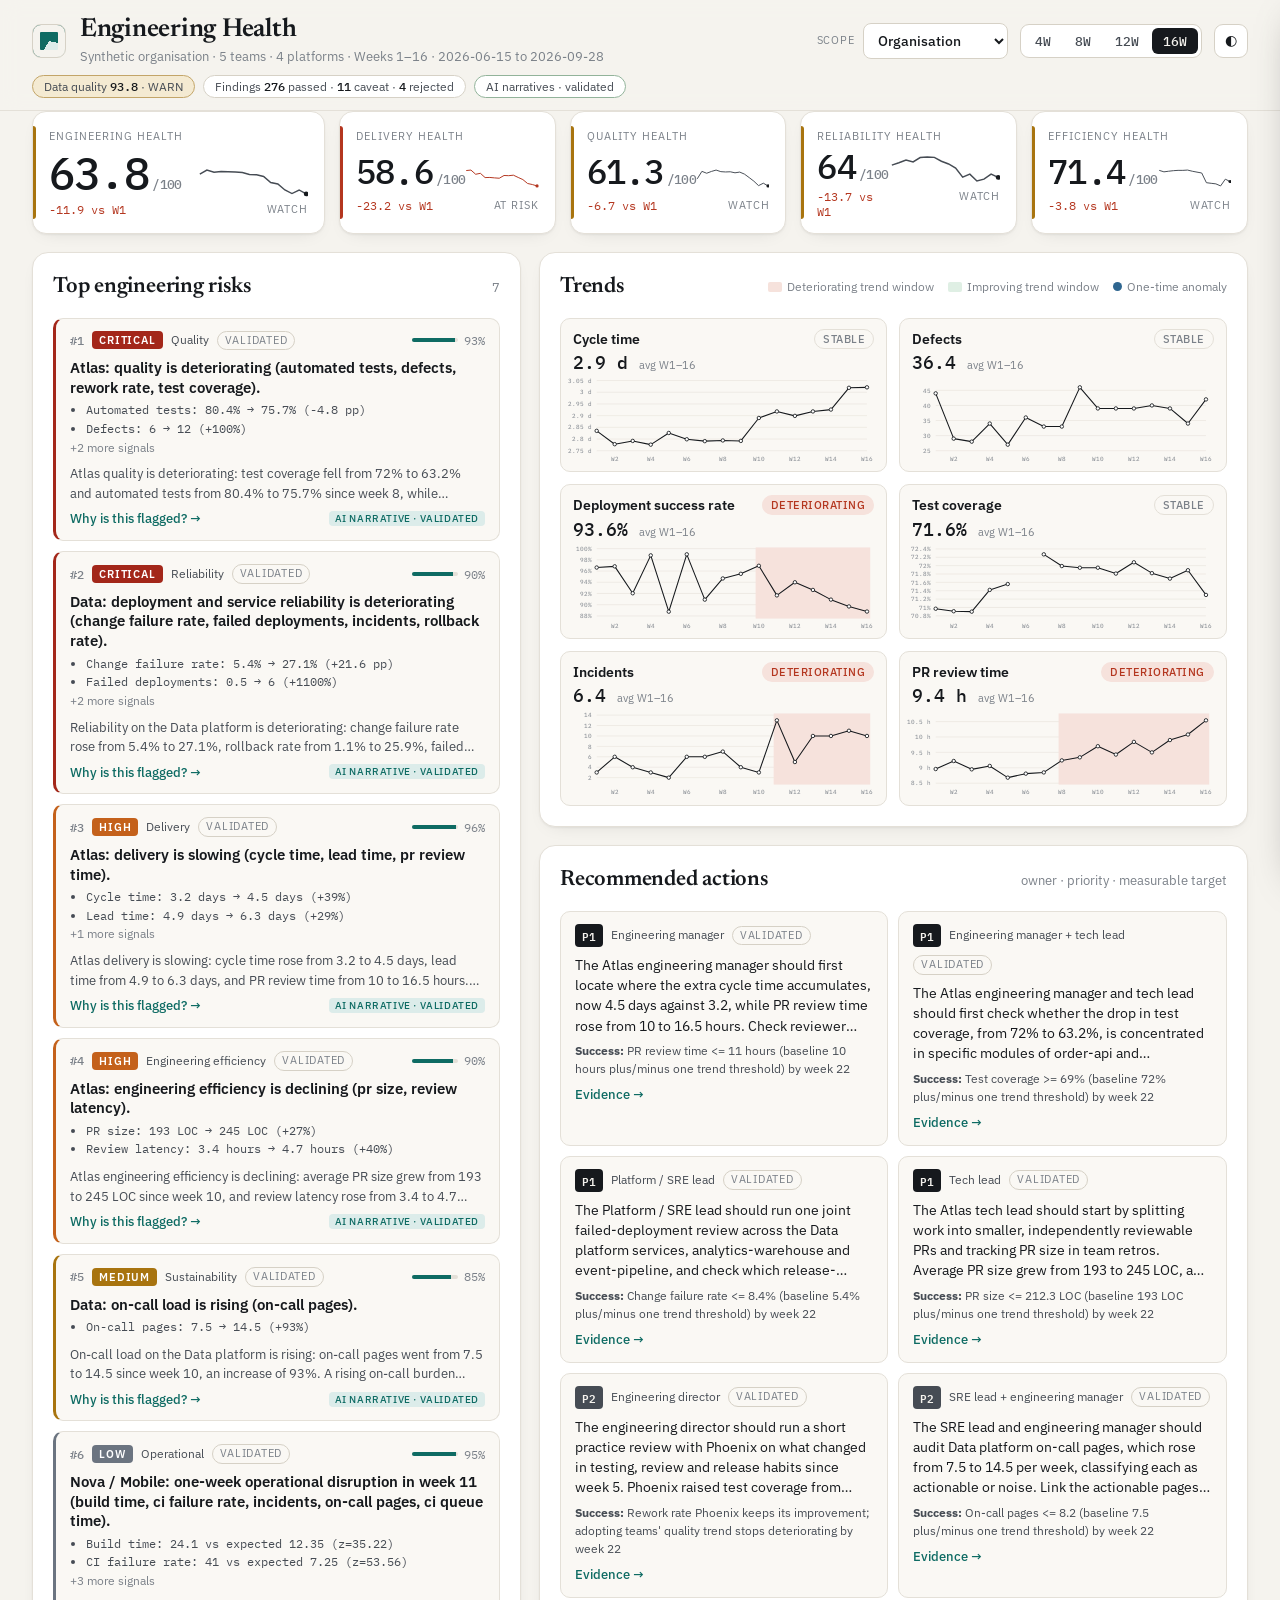
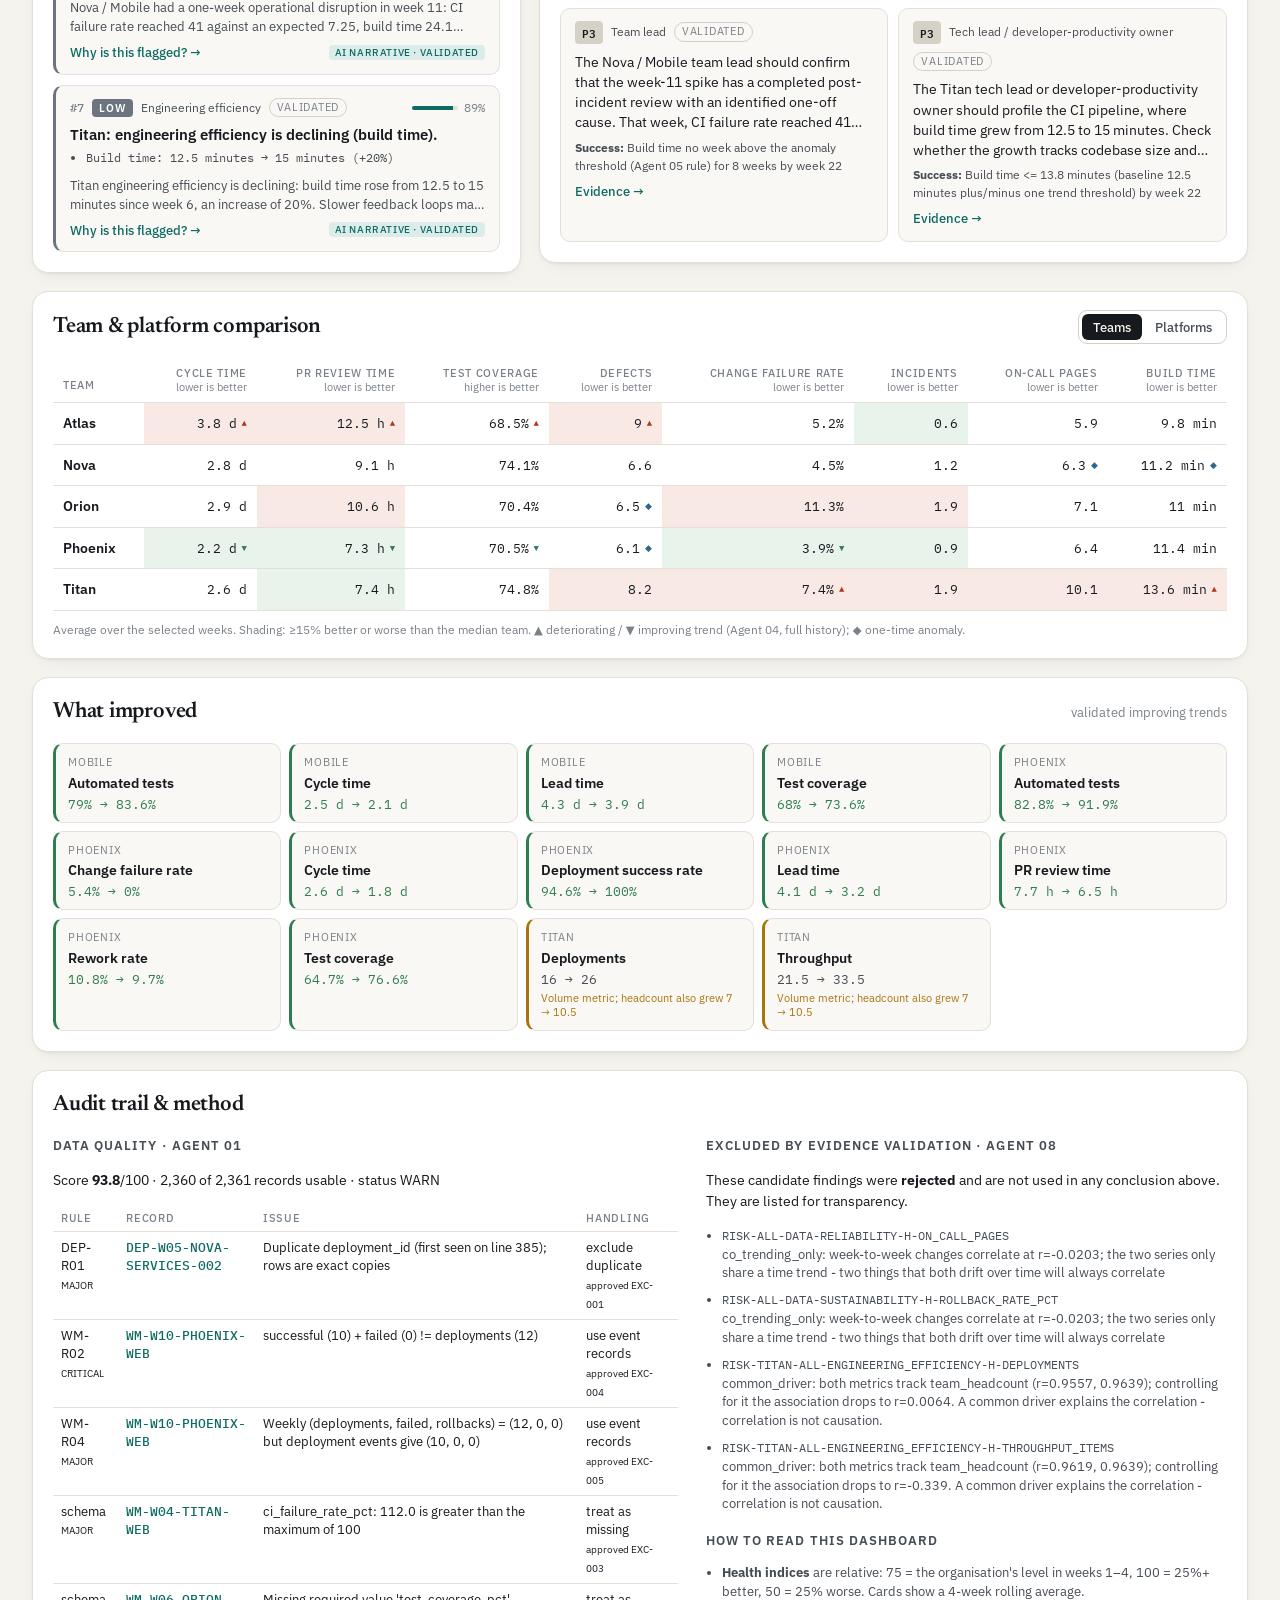
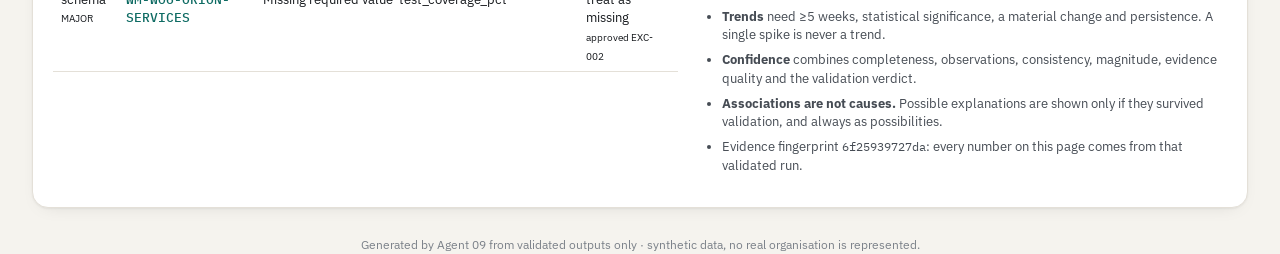
==== dashboard/index.html @ 6f24691a "Phase 5: interactive dashboard (Agent 09) with drill-down to source records - Agent 09 builds dashbo" ====
<!doctype html>
<html lang="en">
<head>
  <meta charset="utf-8">
  <meta name="viewport" content="width=device-width, initial-scale=1">
  <title>Engineering Health</title>
  <meta name="description" content="Engineering Health Intelligence System - validated insights from synthetic engineering data.">
  <link rel="preconnect" href="https://fonts.googleapis.com">
  <link rel="preconnect" href="https://fonts.gstatic.com" crossorigin>
  <link href="https://fonts.googleapis.com/css2?family=IBM+Plex+Mono:wght@400;500&family=IBM+Plex+Sans:wght@400;500;600&family=Newsreader:opsz,wght@6..72,500;6..72,600&display=swap" rel="stylesheet">
  <link rel="stylesheet" href="css/dashboard.css">
  <script>try { var t = localStorage.getItem("ehis-theme"); if (t) document.documentElement.dataset.theme = t; } catch (e) {}</script>
</head>
<body>
  <header class="top">
    <div class="wrap top-inner">
      <div class="brand">
        <span class="mark" aria-hidden="true"></span>
        <div>
          <h1>Engineering Health</h1>
          <p class="sub">Synthetic organisation · 5 teams · 4 platforms · <span id="period-label"></span></p>
        </div>
      </div>
      <div class="controls">
        <label class="sel"><span>Scope</span><select id="scope-select" aria-label="Scope"></select></label>
        <div class="seg" role="group" aria-label="Time period">
          <button data-weeks="4">4W</button><button data-weeks="8">8W</button><button data-weeks="12">12W</button><button data-weeks="16">16W</button>
        </div>
        <button id="theme-toggle" class="icon" aria-label="Toggle light or dark theme" title="Toggle theme">◐</button>
      </div>
    </div>
    <div class="wrap status" id="status"></div>
  </header>

  <main class="wrap">
    <section aria-labelledby="kpi-h">
      <h2 id="kpi-h" class="sr">Key indicators</h2>
      <div class="kpis" id="kpis"></div>
    </section>

    <div class="grid-main">
      <section class="panel" aria-labelledby="risk-h">
        <div class="panel-head"><h2 id="risk-h">Top engineering risks</h2><span class="muted" id="risk-count"></span></div>
        <div id="risks" class="risks"></div>
      </section>
      <div class="stack">
        <section class="panel" aria-labelledby="trend-h">
          <div class="panel-head"><h2 id="trend-h">Trends</h2><div class="legend" id="trend-legend"></div></div>
          <div id="trends" class="trends"></div>
        </section>
        <section class="panel" aria-labelledby="rec-h">
          <div class="panel-head"><h2 id="rec-h">Recommended actions</h2><span class="muted">owner · priority · measurable target</span></div>
          <div id="recs" class="recs"></div>
        </section>
      </div>
    </div>

    <section class="panel" aria-labelledby="cmp-h">
      <div class="panel-head"><h2 id="cmp-h">Team &amp; platform comparison</h2>
        <div class="seg small" role="group" aria-label="Compare by"><button data-compare="team">Teams</button><button data-compare="platform">Platforms</button></div></div>
      <div id="compare" class="scroll-x"></div>
    </section>

    <section class="panel" aria-labelledby="imp-h">
      <div class="panel-head"><h2 id="imp-h">What improved</h2><span class="muted">validated improving trends</span></div>
      <div id="improved" class="improved"></div>
    </section>

    <section class="panel" id="audit-section" aria-labelledby="audit-h">
      <div class="panel-head"><h2 id="audit-h">Audit trail &amp; method</h2></div>
      <div id="audit" class="audit"></div>
    </section>

    <footer class="foot">Generated by Agent 09 from validated outputs only · synthetic data, no real organisation is represented.</footer>
  </main>

  <div id="scrim" class="scrim"></div>
  <aside id="drawer" class="drawer" aria-hidden="true" inert aria-labelledby="crumbs" role="dialog">
    <div class="drawer-head"><nav id="crumbs" class="crumbs" aria-label="Drill-down path"></nav>
      <button id="drawer-close" class="icon" aria-label="Close panel">✕</button></div>
    <div id="drawer-body" class="drawer-body"></div>
  </aside>

  <script src="data/dashboard_data.js?v=49b174f03d53"></script>
  <script src="js/model.js"></script>
  <script src="js/charts.js"></script>
  <script src="js/app.js"></script>
</body>
</html>
---- dashboard/css/dashboard.css ----
/* Engineering Health dashboard. Warm paper, ink, deep teal; editorial type; mono numerals. */
:root {
  --bg: #f5f3ee; --surface: #ffffff; --surface-2: #faf8f4; --line: #e4e0d8; --line-2: #d6d1c6;
  --ink: #16191d; --ink-2: #464c54; --ink-3: #7b8189;
  --accent: #0e6b63; --accent-soft: #dcecea;
  --bad: #b4361f; --bad-soft: #f6e2dc; --good: #2e7d4f; --good-soft: #dfefe4;
  --warn: #a8740f; --warn-soft: #f4ead2; --anom: #2f6690; --anom-soft: #dfe9f2;
  --crit: #a3271a; --high: #c4611b; --med: #a8740f; --low: #6b7480;
  --shadow: 0 1px 2px rgba(22, 25, 29, .05), 0 6px 20px -12px rgba(22, 25, 29, .18);
  --sans: "IBM Plex Sans", system-ui, -apple-system, "Segoe UI", sans-serif;
  --mono: "IBM Plex Mono", ui-monospace, "Cascadia Mono", Consolas, monospace;
  --serif: "Newsreader", Georgia, "Times New Roman", serif;
  color-scheme: light;
}
@media (prefers-color-scheme: dark) {
  :root:not([data-theme="light"]) {
    --bg: #111315; --surface: #181b1e; --surface-2: #1d2024; --line: #2a2e33; --line-2: #363b41;
    --ink: #ece9e3; --ink-2: #b9b6b0; --ink-3: #868a90;
    --accent: #45b3a6; --accent-soft: #173431;
    --bad: #e2715c; --bad-soft: #3a211c; --good: #6cc08d; --good-soft: #1b3324;
    --warn: #dcaa49; --warn-soft: #362c17; --anom: #7fb0d9; --anom-soft: #1b2a37;
    --crit: #ef7d6a; --high: #e8955a; --med: #dcaa49; --low: #9aa1aa;
    --shadow: 0 1px 2px rgba(0, 0, 0, .3), 0 8px 24px -14px rgba(0, 0, 0, .6);
    color-scheme: dark;
  }
}
:root[data-theme="dark"] {
  --bg: #111315; --surface: #181b1e; --surface-2: #1d2024; --line: #2a2e33; --line-2: #363b41;
  --ink: #ece9e3; --ink-2: #b9b6b0; --ink-3: #868a90;
  --accent: #45b3a6; --accent-soft: #173431;
  --bad: #e2715c; --bad-soft: #3a211c; --good: #6cc08d; --good-soft: #1b3324;
  --warn: #dcaa49; --warn-soft: #362c17; --anom: #7fb0d9; --anom-soft: #1b2a37;
  --crit: #ef7d6a; --high: #e8955a; --med: #dcaa49; --low: #9aa1aa;
  --shadow: 0 1px 2px rgba(0, 0, 0, .3), 0 8px 24px -14px rgba(0, 0, 0, .6);
  color-scheme: dark;
}

* { box-sizing: border-box; }
html, body { margin: 0; }
body { background: var(--bg); color: var(--ink); font: 14px/1.5 var(--sans); -webkit-font-smoothing: antialiased; }
.wrap { max-width: 1440px; margin: 0 auto; padding: 0 32px; }
h1, h2, h3 { margin: 0; font-weight: 600; letter-spacing: -.01em; }
h2 { font-family: var(--serif); font-size: 22px; font-weight: 600; }
h3 { font-size: 13px; text-transform: uppercase; letter-spacing: .08em; color: var(--ink-2); margin: 18px 0 8px; }
h2 small, h3 small { font-family: var(--sans); font-size: 12px; font-weight: 400; color: var(--ink-3); text-transform: none; letter-spacing: 0; }
.muted { color: var(--ink-3); font-size: 12.5px; }
.mono { font-family: var(--mono); font-size: 12px; }
.small { font-size: 11.5px; }
.sr { position: absolute; width: 1px; height: 1px; overflow: hidden; clip: rect(0 0 0 0); }
button { font: inherit; color: inherit; }
:focus-visible { outline: 2px solid var(--accent); outline-offset: 2px; }

/* ---------- header ---------- */
.top { position: sticky; top: 0; z-index: 20; background: color-mix(in srgb, var(--bg) 92%, transparent); backdrop-filter: blur(10px); border-bottom: 1px solid var(--line); }
.top-inner { display: flex; align-items: center; justify-content: space-between; gap: 24px; padding-top: 16px; padding-bottom: 10px; flex-wrap: wrap; }
.brand { display: flex; align-items: center; gap: 14px; }
.mark { width: 34px; height: 34px; border-radius: 9px; background:
  conic-gradient(from 210deg, var(--accent) 0 70%, var(--accent-soft) 70% 100%); box-shadow: inset 0 0 0 7px var(--bg); border: 1px solid var(--line-2); }
.brand h1 { font-family: var(--serif); font-size: 26px; line-height: 1.1; }
.sub { margin: 2px 0 0; color: var(--ink-3); font-size: 12.5px; }
.controls { display: flex; gap: 12px; align-items: center; flex-wrap: wrap; }
.sel { display: flex; align-items: center; gap: 8px; font-size: 11px; text-transform: uppercase; letter-spacing: .08em; color: var(--ink-3); }
select { font: 500 13.5px var(--sans); color: var(--ink); background: var(--surface); border: 1px solid var(--line-2); border-radius: 8px; padding: 7px 30px 7px 10px; }
.seg { display: inline-flex; background: var(--surface); border: 1px solid var(--line-2); border-radius: 9px; padding: 3px; gap: 2px; }
.seg button { border: 0; background: transparent; padding: 5px 11px; border-radius: 6px; cursor: pointer; font: 500 12.5px var(--mono); color: var(--ink-2); }
.seg button[aria-pressed="true"] { background: var(--ink); color: var(--bg); }
.seg.small button { font-family: var(--sans); }
.icon { border: 1px solid var(--line-2); background: var(--surface); width: 34px; height: 34px; border-radius: 9px; cursor: pointer; }
.status { display: flex; gap: 8px; flex-wrap: wrap; padding-bottom: 12px; }
.badge { font: 12px var(--sans); border: 1px solid var(--line-2); background: var(--surface); color: var(--ink-2); border-radius: 999px; padding: 3px 11px; cursor: pointer; }
span.badge { cursor: default; }
.badge b { font-family: var(--mono); font-weight: 500; color: var(--ink); }
.badge.ok { border-color: color-mix(in srgb, var(--good) 45%, var(--line)); }
.badge.warn { border-color: color-mix(in srgb, var(--warn) 55%, var(--line)); background: var(--warn-soft); }

main { padding-top: 22px; padding-bottom: 40px; }

/* ---------- KPI cards ---------- */
.kpis { display: grid; grid-template-columns: minmax(0, 1.35fr) repeat(4, minmax(0, 1fr)); gap: 14px; }
.kpi { position: relative; min-width: 0; text-align: left; background: var(--surface); border: 1px solid var(--line); border-radius: 14px; padding: 16px 16px 14px; cursor: pointer;
  box-shadow: var(--shadow); display: grid; grid-template-columns: 1fr auto; grid-template-areas: "label label" "value spark" "delta band"; row-gap: 4px; transition: border-color .15s, transform .15s; }
.kpi:hover { border-color: var(--line-2); transform: translateY(-1px); }
.kpi::before { content: ""; position: absolute; left: 0; top: 14px; bottom: 14px; width: 3px; border-radius: 0 3px 3px 0; background: var(--ink-3); }
.kpi.b-healthy::before { background: var(--good); } .kpi.b-watch::before { background: var(--warn); } .kpi.b-at-risk::before { background: var(--bad); }
.kpi-label { grid-area: label; font-size: 11px; text-transform: uppercase; letter-spacing: .09em; color: var(--ink-3); }
.kpi-value { grid-area: value; font: 500 34px/1.05 var(--mono); letter-spacing: -.02em; }
.kpi.primary .kpi-value { font-size: 44px; }
.kpi-value small { font-size: 13px; color: var(--ink-3); margin-left: 3px; }
.kpi-delta { grid-area: delta; font: 12px var(--mono); color: var(--ink-3); }
.kpi-delta.up { color: var(--good); } .kpi-delta.down { color: var(--bad); }
.kpi-band { grid-area: band; justify-self: end; font-size: 10.5px; text-transform: uppercase; letter-spacing: .08em; color: var(--ink-3); }
.spark { grid-area: spark; width: 100%; max-width: 110px; min-width: 56px; height: 32px; align-self: end; }
.spark path { fill: none; stroke: var(--ink-2); stroke-width: 1.6; }
.spark circle { fill: var(--ink); }
.spark.b-at-risk path { stroke: var(--bad); } .spark.b-at-risk circle { fill: var(--bad); }
.spark.b-healthy path { stroke: var(--good); } .spark.b-healthy circle { fill: var(--good); }

/* ---------- panels ---------- */
.grid-main { display: grid; grid-template-columns: minmax(0, 1fr) minmax(0, 1.45fr); gap: 18px; margin-top: 18px; }
.grid-two { display: grid; grid-template-columns: minmax(0, 1.45fr) minmax(0, 1fr); gap: 18px; }
.panel { background: var(--surface); border: 1px solid var(--line); border-radius: 16px; padding: 18px 20px 20px; box-shadow: var(--shadow); margin-top: 18px; min-width: 0; }
.grid-main .panel, .grid-two .panel { margin-top: 0; }
.stack { display: flex; flex-direction: column; gap: 18px; min-width: 0; }
.recs { display: grid; grid-template-columns: repeat(2, minmax(0, 1fr)); gap: 10px; }
@media (max-width: 900px) { .recs { grid-template-columns: minmax(0, 1fr); } }
.grid-two { margin-top: 18px; }
.panel-head { display: flex; align-items: baseline; justify-content: space-between; gap: 12px; margin-bottom: 14px; flex-wrap: wrap; }

/* ---------- chips ---------- */
.chip { display: inline-block; font: 500 10.5px var(--sans); letter-spacing: .05em; text-transform: uppercase; padding: 2px 8px; border-radius: 999px; background: var(--surface-2); color: var(--ink-3); border: 1px solid var(--line); white-space: nowrap; }
.chip.c-deteriorating { background: var(--bad-soft); color: var(--bad); border-color: transparent; }
.chip.c-improving { background: var(--good-soft); color: var(--good); border-color: transparent; }
.chip.c-one-time-anomaly { background: var(--anom-soft); color: var(--anom); border-color: transparent; }
.chip.c-volatile { background: var(--warn-soft); color: var(--warn); border-color: transparent; }
.sev { font: 600 10.5px var(--sans); letter-spacing: .08em; padding: 2px 7px; border-radius: 4px; color: #fff; }
.sev.s-critical { background: var(--crit); } .sev.s-high { background: var(--high); } .sev.s-medium { background: var(--med); } .sev.s-low { background: var(--low); }
.cat { font-size: 12px; color: var(--ink-2); }
.verdict { font-size: 10.5px; text-transform: uppercase; letter-spacing: .07em; padding: 1px 7px; border-radius: 999px; border: 1px solid var(--line-2); color: var(--ink-3); }
.verdict.warn { border-color: var(--warn); color: var(--warn); background: var(--warn-soft); }
.conf { display: inline-flex; align-items: center; gap: 6px; font: 11.5px var(--mono); color: var(--ink-3); }
.conf-bar { width: 46px; height: 4px; background: var(--line); border-radius: 2px; overflow: hidden; }
.conf-bar i { display: block; height: 100%; background: var(--accent); }
.ai { font: 500 10px var(--sans); letter-spacing: .06em; text-transform: uppercase; color: var(--accent); background: var(--accent-soft); padding: 1px 6px; border-radius: 4px; white-space: nowrap; }
.link { background: none; border: 0; padding: 0; color: var(--accent); cursor: pointer; font-size: 12.5px; font-weight: 500; text-align: left; }
.link:hover { text-decoration: underline; }
.link.strong { color: var(--ink); font-weight: 600; font-size: 13.5px; }
.empty { color: var(--ink-3); font-style: italic; }

/* ---------- risks ---------- */
.risks { display: flex; flex-direction: column; gap: 10px; }
.risk { border: 1px solid var(--line); border-left: 3px solid var(--low); border-radius: 10px; padding: 12px 14px; background: var(--surface-2); }
.risk.s-critical { border-left-color: var(--crit); } .risk.s-high { border-left-color: var(--high); } .risk.s-medium { border-left-color: var(--med); }
.risk header, .rec header { display: flex; align-items: center; gap: 8px; flex-wrap: wrap; }
.rank { font: 500 12px var(--mono); color: var(--ink-3); }
.risk .conf { margin-left: auto; }
.risk h3 { font-family: var(--sans); text-transform: none; letter-spacing: 0; font-size: 14.5px; color: var(--ink); margin: 8px 0 4px; line-height: 1.35; }
.nar { margin: 4px 0 6px; color: var(--ink-2); font-size: 13px; }
.nar.clamp { display: -webkit-box; -webkit-line-clamp: 2; -webkit-box-orient: vertical; overflow: hidden; }
.ev { margin: 4px 0 8px; padding-left: 16px; font: 12px/1.55 var(--mono); color: var(--ink-2); }
.ev .more { list-style: none; margin-left: -16px; font-family: var(--sans); color: var(--ink-3); font-size: 11.5px; }
.risk-foot { display: flex; justify-content: space-between; align-items: center; gap: 8px; }

/* ---------- trends ---------- */
.trends { display: grid; grid-template-columns: repeat(2, minmax(0, 1fr)); gap: 12px; }
.trend-card { border: 1px solid var(--line); border-radius: 10px; padding: 10px 12px 6px; background: var(--surface-2); min-width: 0; }
.trend-head { display: flex; justify-content: space-between; align-items: center; gap: 8px; }
.trend-value { font: 500 18px var(--mono); margin-top: 2px; }
.trend-value small { font: 11px var(--sans); color: var(--ink-3); }
.legend { display: flex; gap: 14px; flex-wrap: wrap; font-size: 11.5px; color: var(--ink-3); }
.legend span { display: inline-flex; align-items: center; gap: 5px; }
.lg { display: inline-block; width: 14px; height: 3px; border-radius: 2px; background: var(--ink); }
.lg.ref { background: repeating-linear-gradient(90deg, var(--ink-3) 0 3px, transparent 3px 6px); }
.lg.bad { height: 10px; background: var(--bad-soft); } .lg.good { height: 10px; background: var(--good-soft); }
.lg.anomaly { width: 9px; height: 9px; border-radius: 50%; background: var(--anom); }
.chart { width: 100%; height: auto; display: block; overflow: visible; }
.chart .grid { stroke: var(--line); stroke-width: 1; }
.chart .axis { fill: var(--ink-3); font: 10.5px var(--mono); }
.chart .line { fill: none; stroke: var(--ink); stroke-width: 2; stroke-linejoin: round; stroke-linecap: round; }
.chart .line.ref { stroke: var(--ink-3); stroke-width: 1.3; }
.chart .line.dashed { stroke-dasharray: 4 4; }
.chart .band.bad { fill: var(--bad-soft); } .chart .band.good { fill: var(--good-soft); }
.chart .pt { cursor: pointer; }
.chart .pt circle { fill: var(--surface); stroke: var(--ink); stroke-width: 1.6; }
.chart .pt .hit { fill: transparent; stroke: none; }
.chart .pt:hover circle:first-child, .chart .pt:focus circle:first-child { fill: var(--accent); stroke: var(--accent); }
.chart .pt.anomaly circle:first-child { fill: var(--anom); stroke: var(--surface); stroke-width: 2; }
.chart .pt.selected circle:first-child { fill: var(--accent); }
.chart .pt:focus { outline: none; }
.chart .tip { font: 500 11px var(--mono); fill: var(--ink); paint-order: stroke; stroke: var(--surface); stroke-width: 4px; }

/* ---------- compare ---------- */
.scroll-x { overflow-x: auto; }
.cmp { width: 100%; border-collapse: collapse; font-size: 13px; }
.cmp th, .cmp td { padding: 0; border-bottom: 1px solid var(--line); text-align: right; }
.cmp thead th { font: 500 11px var(--sans); text-transform: uppercase; letter-spacing: .06em; color: var(--ink-3); padding: 8px 10px; vertical-align: bottom; }
.cmp thead th small { display: block; text-transform: none; letter-spacing: 0; font-size: 10.5px; color: var(--ink-3); font-weight: 400; }
.cmp th[scope="row"], .cmp thead th:first-child { text-align: left; padding: 10px 10px; }
.cell { width: 100%; background: none; border: 0; padding: 10px; text-align: right; font: 13px var(--mono); cursor: pointer; }
.cell:hover { background: var(--surface-2); }
td.worse { background: color-mix(in srgb, var(--bad-soft) 75%, transparent); }
td.better { background: color-mix(in srgb, var(--good-soft) 75%, transparent); }
.ar { font-style: normal; font-size: 9px; margin-left: 5px; vertical-align: 2px; }
.ar.bad { color: var(--bad); } .ar.good { color: var(--good); } .ar.anom { color: var(--anom); }
.note { font-size: 11.5px; color: var(--ink-3); margin: 10px 0 0; }

/* ---------- recommendations / improved ---------- */
.rec { border: 1px solid var(--line); border-radius: 10px; padding: 12px 14px; background: var(--surface-2); }
.prio { font: 600 11px var(--mono); padding: 2px 7px; border-radius: 4px; background: var(--ink); color: var(--bg); }
.rec.p-p2 .prio { background: var(--ink-2); } .rec.p-p3 .prio { background: var(--line-2); color: var(--ink); }
.owner { font-size: 12px; color: var(--ink-2); }
.action { margin: 8px 0 6px; font-size: 13.5px; display: -webkit-box; -webkit-line-clamp: 4; -webkit-box-orient: vertical; overflow: hidden; }
.measure { margin: 0 0 6px; font-size: 12px; color: var(--ink-2); }
.improved { display: grid; grid-template-columns: repeat(auto-fill, minmax(190px, 1fr)); gap: 8px; }
.imp { text-align: left; border: 1px solid var(--line); border-left: 3px solid var(--good); border-radius: 10px; background: var(--surface-2); padding: 10px 12px; cursor: pointer; display: flex; flex-direction: column; gap: 2px; }
.imp:hover { border-color: var(--line-2); }
.imp-scope { font-size: 11px; text-transform: uppercase; letter-spacing: .07em; color: var(--ink-3); }
.imp-metric { font-weight: 600; }
.imp-val { font: 12.5px var(--mono); color: var(--good); }
.imp.ctx { border-left-color: var(--warn); }
.imp.ctx .imp-val { color: var(--ink-2); }
.imp-note { font-size: 11px; color: var(--warn); line-height: 1.35; margin-top: 2px; }

/* ---------- audit ---------- */
.audit { display: grid; grid-template-columns: minmax(0, 1.2fr) minmax(0, 1fr); gap: 28px; }
.audit h3:first-child { margin-top: 0; }
.audit-col { min-width: 0; overflow-x: auto; }
.audit .mono, .rejected .mono, .drawer-body .mono { overflow-wrap: anywhere; }
.rejected { padding-left: 16px; font-size: 12.5px; color: var(--ink-2); }
.rejected li { margin-bottom: 8px; }
.method { padding-left: 16px; font-size: 12.5px; color: var(--ink-2); }
.method li { margin-bottom: 6px; }
table.mini { width: 100%; border-collapse: collapse; font-size: 12.5px; }
table.mini th, table.mini td { text-align: left; padding: 6px 8px; border-bottom: 1px solid var(--line); vertical-align: top; }
table.mini thead th { font: 500 10.5px var(--sans); text-transform: uppercase; letter-spacing: .07em; color: var(--ink-3); }
table.mini tbody th { font-weight: 500; color: var(--ink-2); width: 40%; }
table.click tbody tr { cursor: pointer; }
table.click tbody tr:hover, table.click tbody tr:focus { background: var(--surface-2); outline: none; }
tr.hl td { background: var(--bad-soft); }
.dq { font: 500 10px var(--sans); text-transform: uppercase; letter-spacing: .05em; color: var(--warn); background: var(--warn-soft); padding: 1px 6px; border-radius: 4px; white-space: nowrap; }
.score { font: 500 12px var(--mono); padding: 1px 6px; border-radius: 4px; }
.score.b-at-risk { background: var(--bad-soft); color: var(--bad); } .score.b-healthy { background: var(--good-soft); color: var(--good); } .score.b-watch { background: var(--warn-soft); color: var(--warn); }

/* ---------- drawer ---------- */
.scrim { position: fixed; inset: 0; background: rgba(17, 19, 21, .32); opacity: 0; pointer-events: none; transition: opacity .2s; z-index: 30; }
.drawer { position: fixed; top: 0; right: 0; bottom: 0; width: min(640px, 100vw); background: var(--surface); border-left: 1px solid var(--line); box-shadow: -18px 0 40px -24px rgba(0, 0, 0, .4);
  transform: translateX(102%); transition: transform .22s ease; z-index: 40; display: flex; flex-direction: column; }
.drawer.open { transform: none; }
.drawer.open ~ .scrim, body:has(.drawer.open) .scrim { opacity: 1; pointer-events: auto; }
.drawer-head { display: flex; justify-content: space-between; align-items: center; gap: 10px; padding: 14px 20px; border-bottom: 1px solid var(--line); }
.crumbs { display: flex; flex-wrap: wrap; align-items: center; gap: 6px; font-size: 12.5px; color: var(--ink-2); }
.crumbs .sep { color: var(--ink-3); }
.crumbs [aria-current] { font-weight: 600; color: var(--ink); }
.drawer-body { padding: 18px 22px 40px; overflow-y: auto; }
.drawer-body h2 { font-size: 24px; margin-bottom: 6px; }
.lead { font-size: 15px; margin: 6px 0 10px; }
.big { font: 500 40px var(--mono); margin: 6px 0; }
.kv { display: flex; flex-wrap: wrap; gap: 10px; align-items: center; margin: 6px 0 12px; }
.callout { border: 1px solid var(--line); border-left: 3px solid var(--accent); background: var(--surface-2); border-radius: 8px; padding: 10px 12px; margin: 10px 0; font-size: 13px; }
.callout.anomaly-c { border-left-color: var(--anom); }
.callout.warn-c { border-left-color: var(--warn); background: var(--warn-soft); }
.two { display: grid; grid-template-columns: 1fr 1fr; gap: 16px; }
.vals { display: flex; flex-wrap: wrap; gap: 6px; }
.vals span { display: flex; flex-direction: column; border: 1px solid var(--line); border-radius: 6px; padding: 4px 8px; font: 12px var(--mono); }
.vals small { font: 10px var(--sans); color: var(--ink-3); text-transform: uppercase; }
.expl { padding-left: 16px; font-size: 13px; }
.expl li { margin-bottom: 8px; }
.trace { list-style: none; padding: 0; margin: 0; border-left: 2px solid var(--accent); }
.trace li { position: relative; display: grid; grid-template-columns: 120px 1fr; gap: 10px; padding: 6px 0 6px 16px; font-size: 13px; }
.trace li::before { content: ""; position: absolute; left: -6px; top: 12px; width: 10px; height: 10px; border-radius: 50%; background: var(--surface); border: 2px solid var(--accent); }
.trace span { color: var(--ink-3); font-size: 11.5px; text-transform: uppercase; letter-spacing: .06em; padding-top: 2px; }
.trace b { font-weight: 500; word-break: break-word; }
.fatal { border-color: var(--bad); }
.fatal code { font-family: var(--mono); background: var(--surface-2); padding: 1px 5px; border-radius: 4px; }
.foot { color: var(--ink-3); font-size: 11.5px; text-align: center; margin-top: 28px; }

/* ---------- responsive ---------- */
@media (max-width: 1180px) {
  .kpis { grid-template-columns: repeat(3, minmax(0, 1fr)); }
  .kpi.primary { grid-column: span 3; }
  .grid-main, .grid-two, .audit { grid-template-columns: 1fr; }
}
@media (max-width: 640px) {
  .wrap { padding: 0 16px; }
  .top { position: static; }
  .kpis { grid-template-columns: repeat(2, minmax(0, 1fr)); }
  .kpi.primary { grid-column: span 2; }
  .kpi-value { font-size: 28px; }
  .kpi.primary .kpi-value { font-size: 36px; }
  .brand h1 { font-size: 22px; }
  .trends, .two { grid-template-columns: 1fr; }
  .controls { width: 100%; }
  .trace li { grid-template-columns: 1fr; gap: 2px; }
}
@media (max-width: 420px) {
  .kpis { grid-template-columns: minmax(0, 1fr); }
  .kpi.primary { grid-column: auto; }
  .panel { padding: 14px; }
}
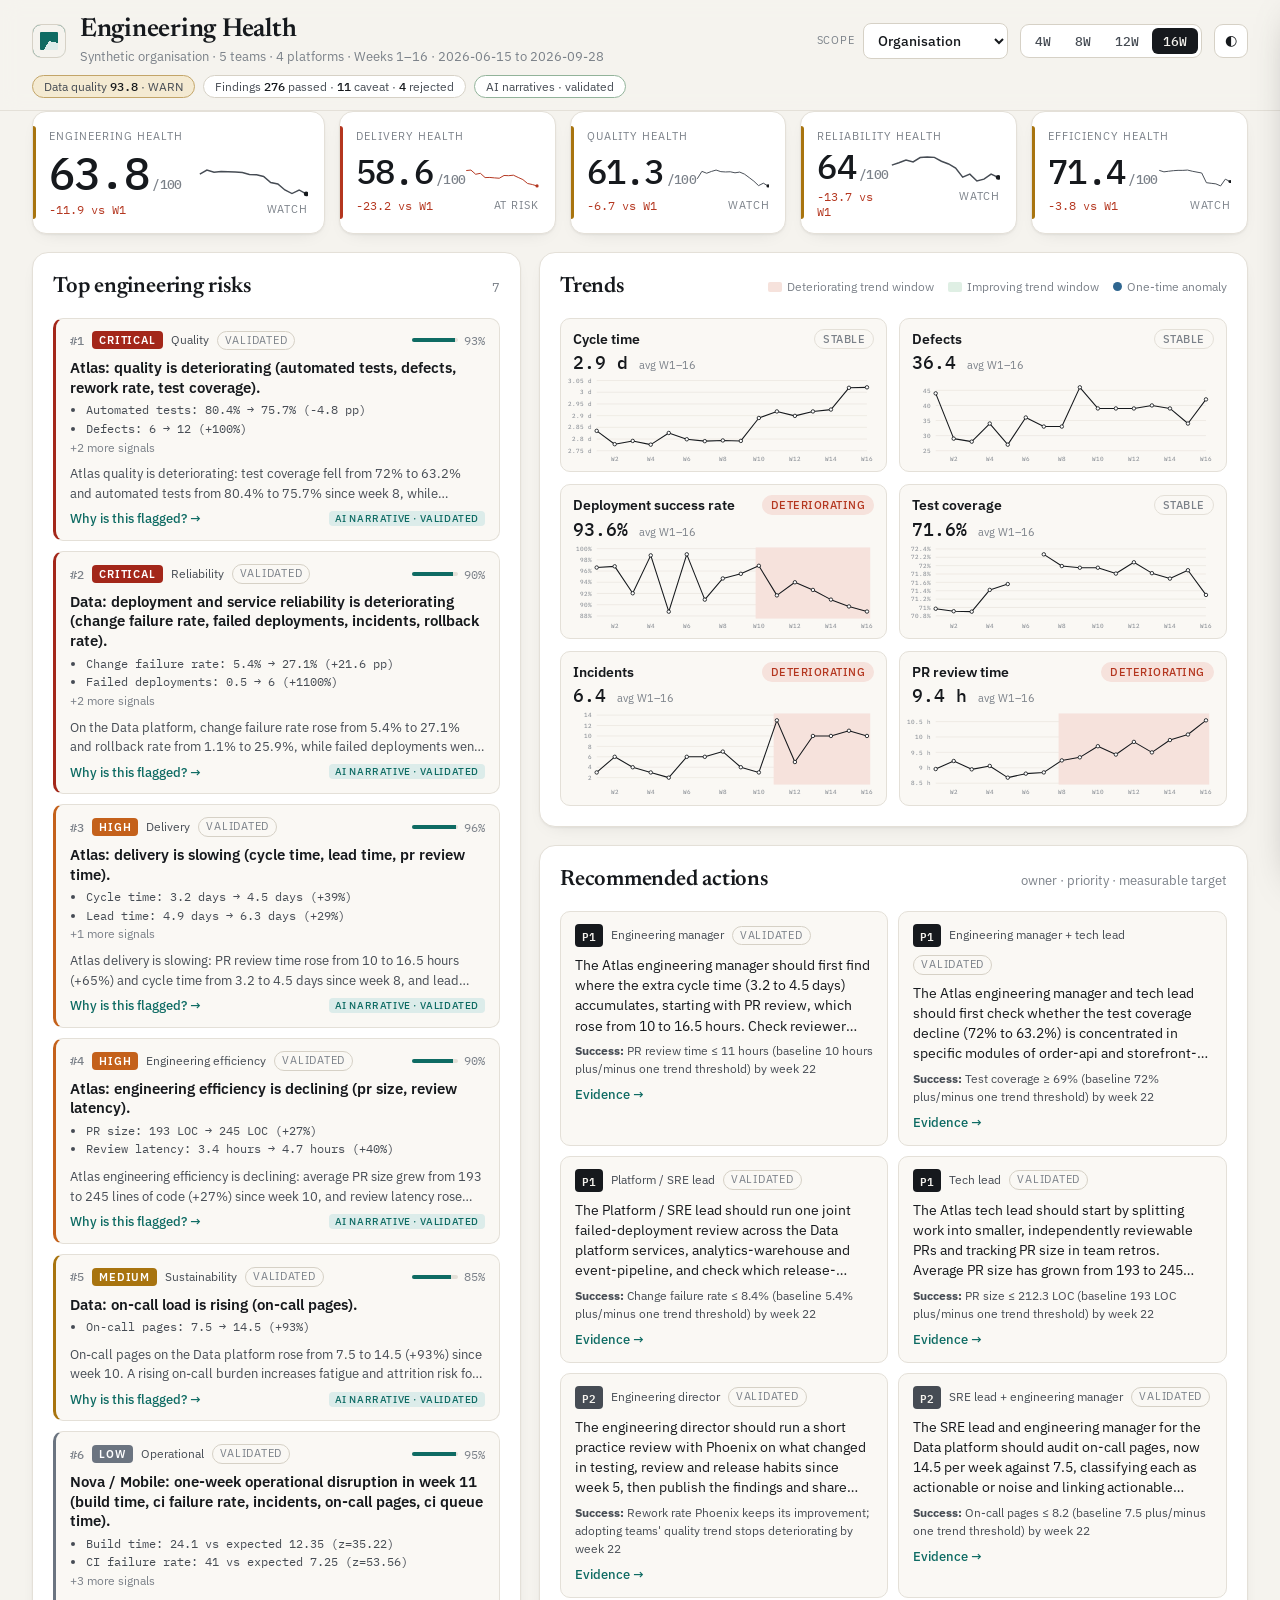
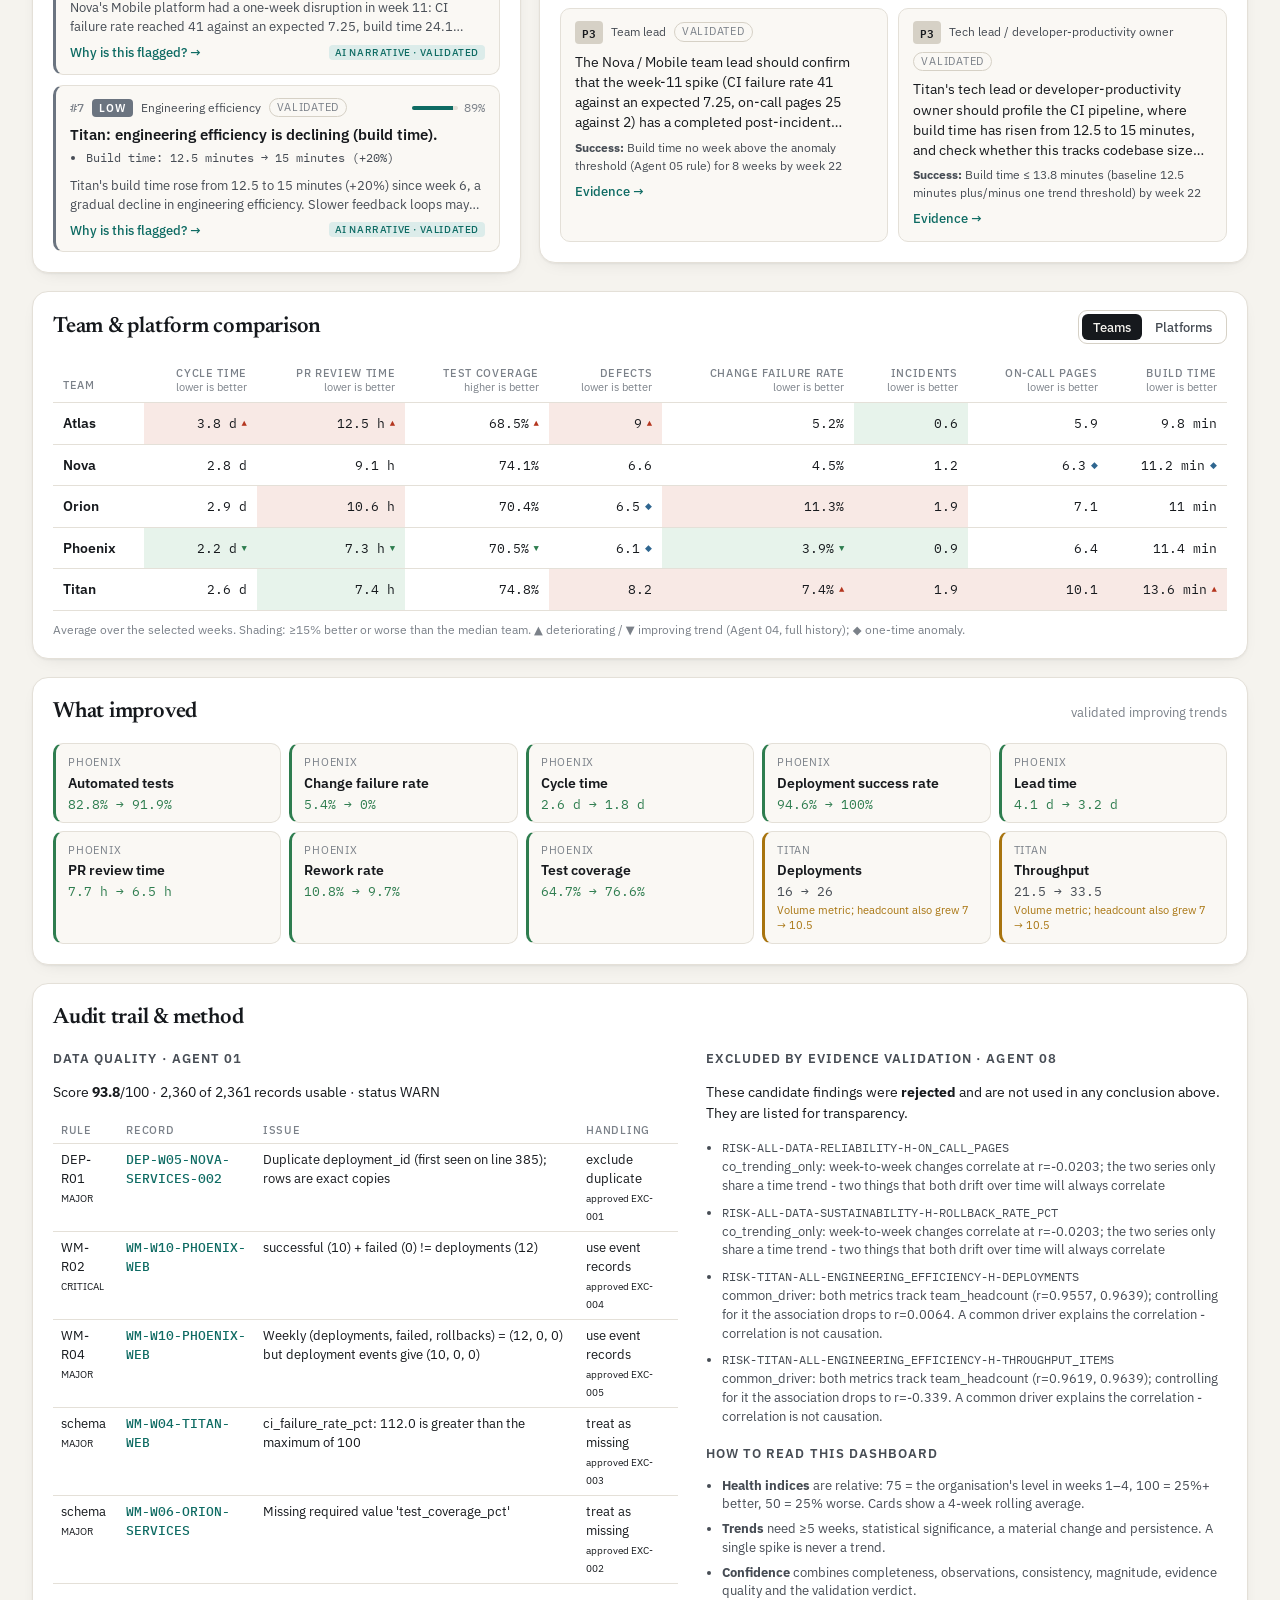
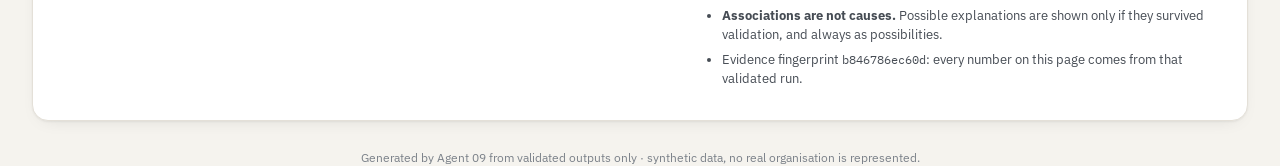
==== commit 1ea23ccd: "Phase 7-8: generated diagrams, system design, quality gate, self-critique fixes Phase 7 - Architectu" ====
--- a/dashboard/index.html
+++ b/dashboard/index.html
@@ -81,7 +81,7 @@
     <div id="drawer-body" class="drawer-body"></div>
   </aside>
 
-  <script src="data/dashboard_data.js?v=49b174f03d53"></script>
+  <script src="data/dashboard_data.js?v=1167a51c5402"></script>
   <script src="js/model.js"></script>
   <script src="js/charts.js"></script>
   <script src="js/app.js"></script>
--- a/dashboard/css/dashboard.css
+++ b/dashboard/css/dashboard.css
@@ -51,7 +51,7 @@
 :focus-visible { outline: 2px solid var(--accent); outline-offset: 2px; }
 
 /* ---------- header ---------- */
-.top { position: sticky; top: 0; z-index: 20; background: color-mix(in srgb, var(--bg) 92%, transparent); backdrop-filter: blur(10px); border-bottom: 1px solid var(--line); }
+.top { position: sticky; top: env(safe-area-inset-top, 0px); z-index: 20; background: color-mix(in srgb, var(--bg) 92%, transparent); backdrop-filter: blur(10px); border-bottom: 1px solid var(--line); }
 .top-inner { display: flex; align-items: center; justify-content: space-between; gap: 24px; padding-top: 16px; padding-bottom: 10px; flex-wrap: wrap; }
 .brand { display: flex; align-items: center; gap: 14px; }
 .mark { width: 34px; height: 34px; border-radius: 9px; background:
@@ -253,6 +253,12 @@
 .fatal code { font-family: var(--mono); background: var(--surface-2); padding: 1px 5px; border-radius: 4px; }
 .foot { color: var(--ink-3); font-size: 11.5px; text-align: center; margin-top: 28px; }
 
+/* Digits line up in columns everywhere numbers are compared. */
+.mono, .kpi-value, .kpi-delta, .trend-value, .cell, .big, .conf, table.mini td, .vals span, .imp-val, .ev { font-variant-numeric: tabular-nums; }
+@media (prefers-reduced-motion: reduce) {
+  *, *::before, *::after { transition: none !important; animation: none !important; scroll-behavior: auto !important; }
+}
+
 /* ---------- responsive ---------- */
 @media (max-width: 1180px) {
   .kpis { grid-template-columns: repeat(3, minmax(0, 1fr)); }
